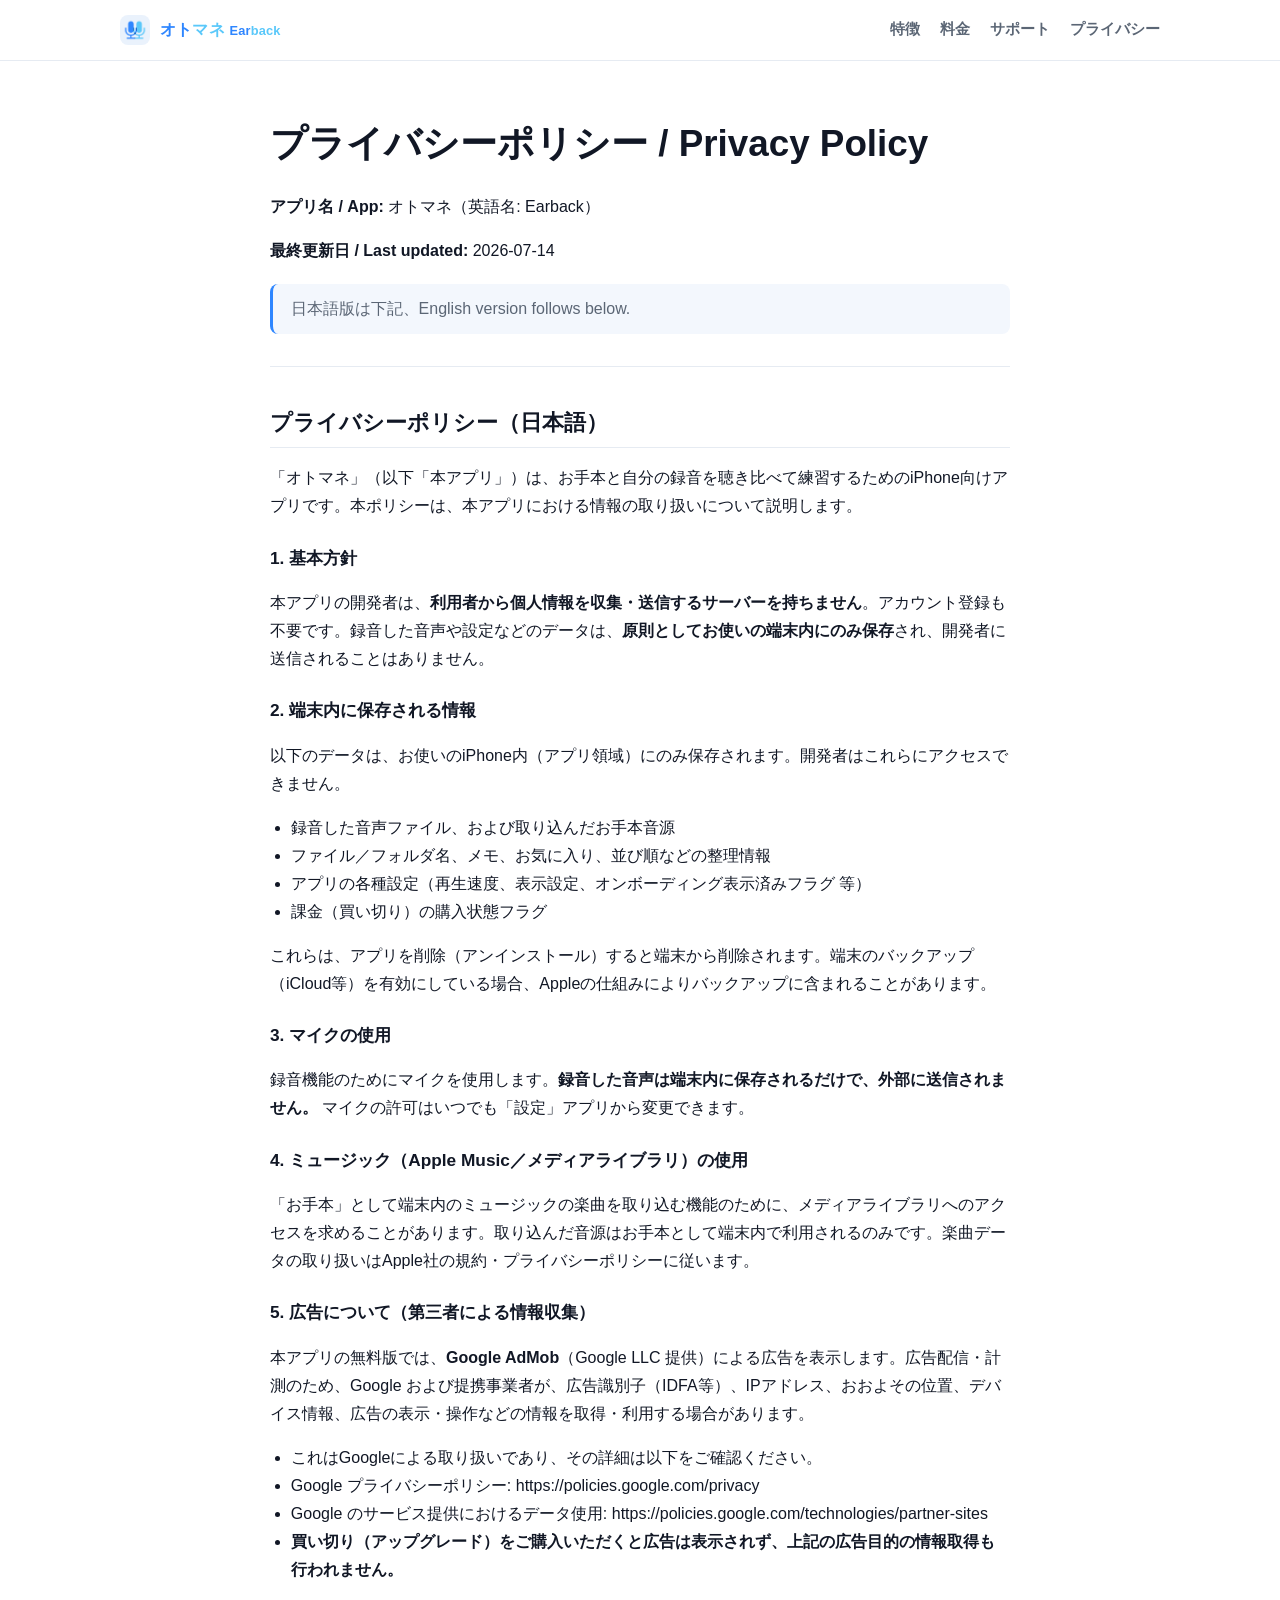
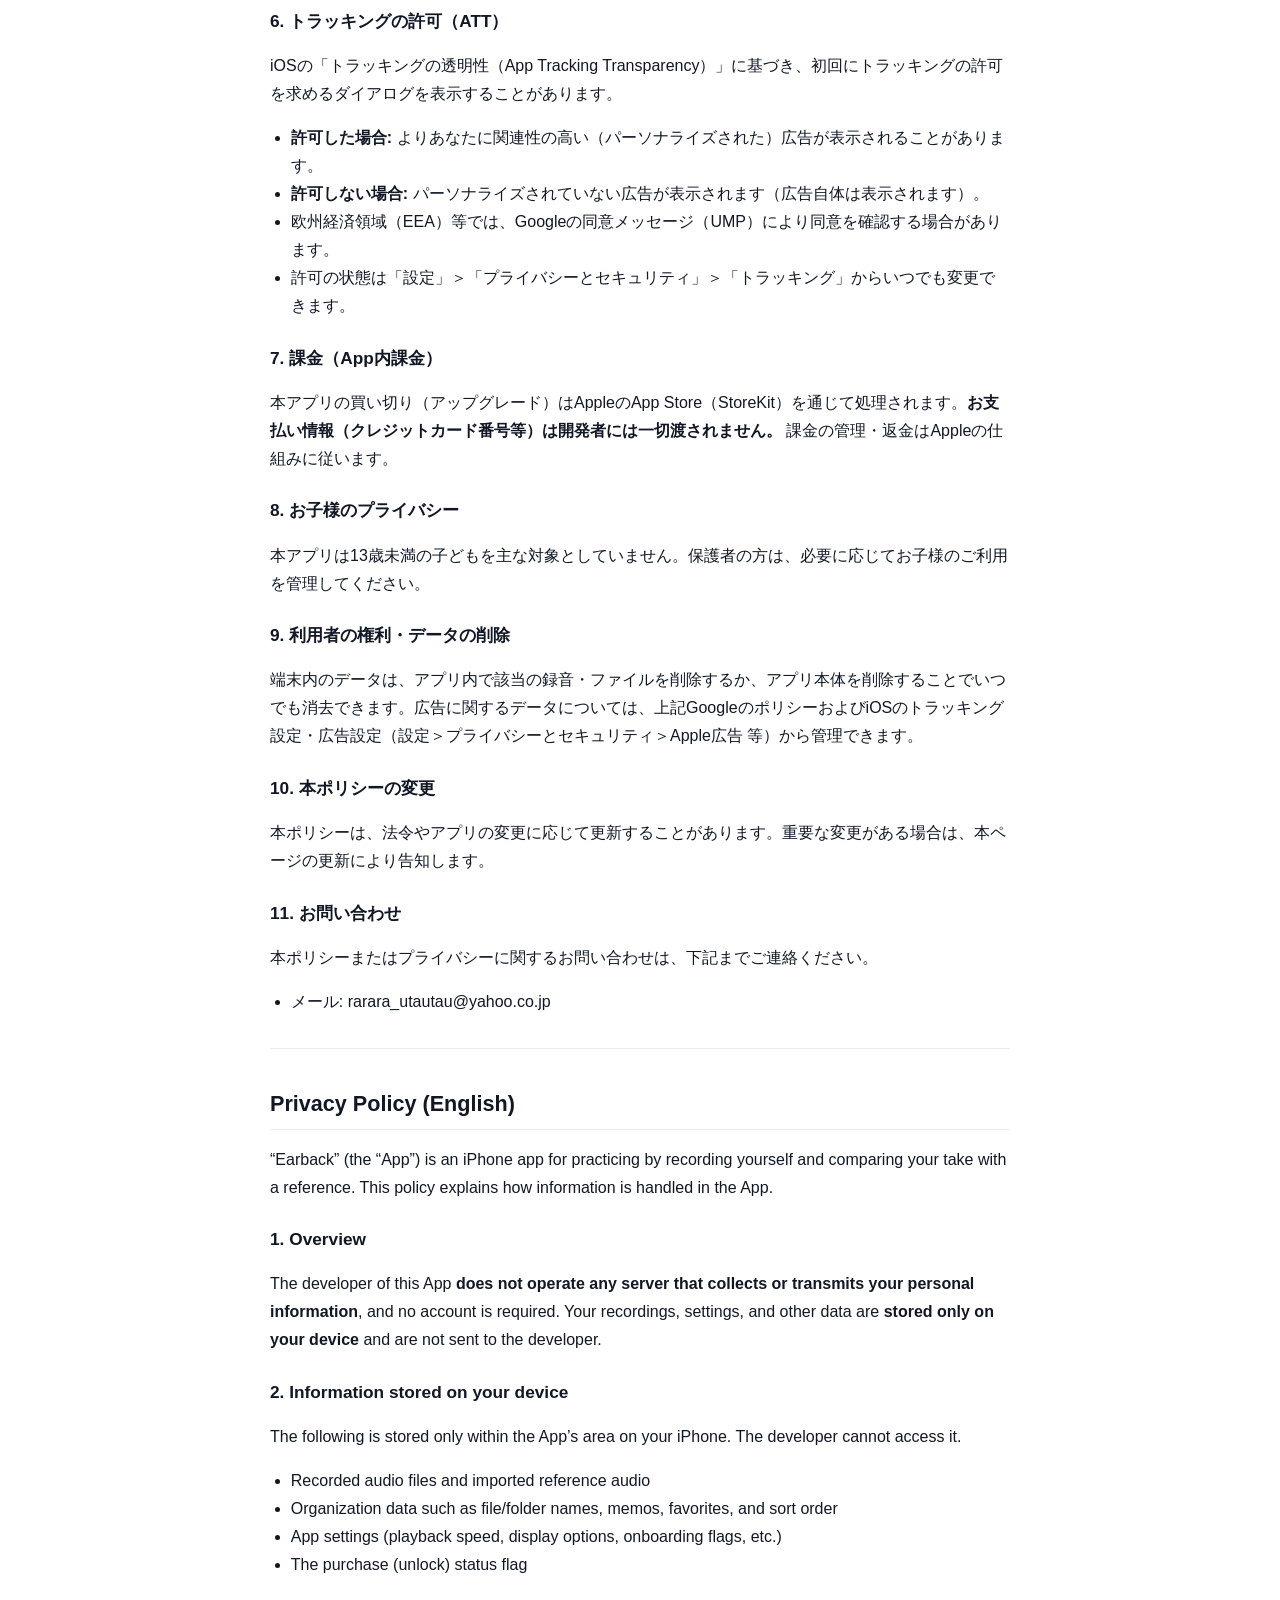
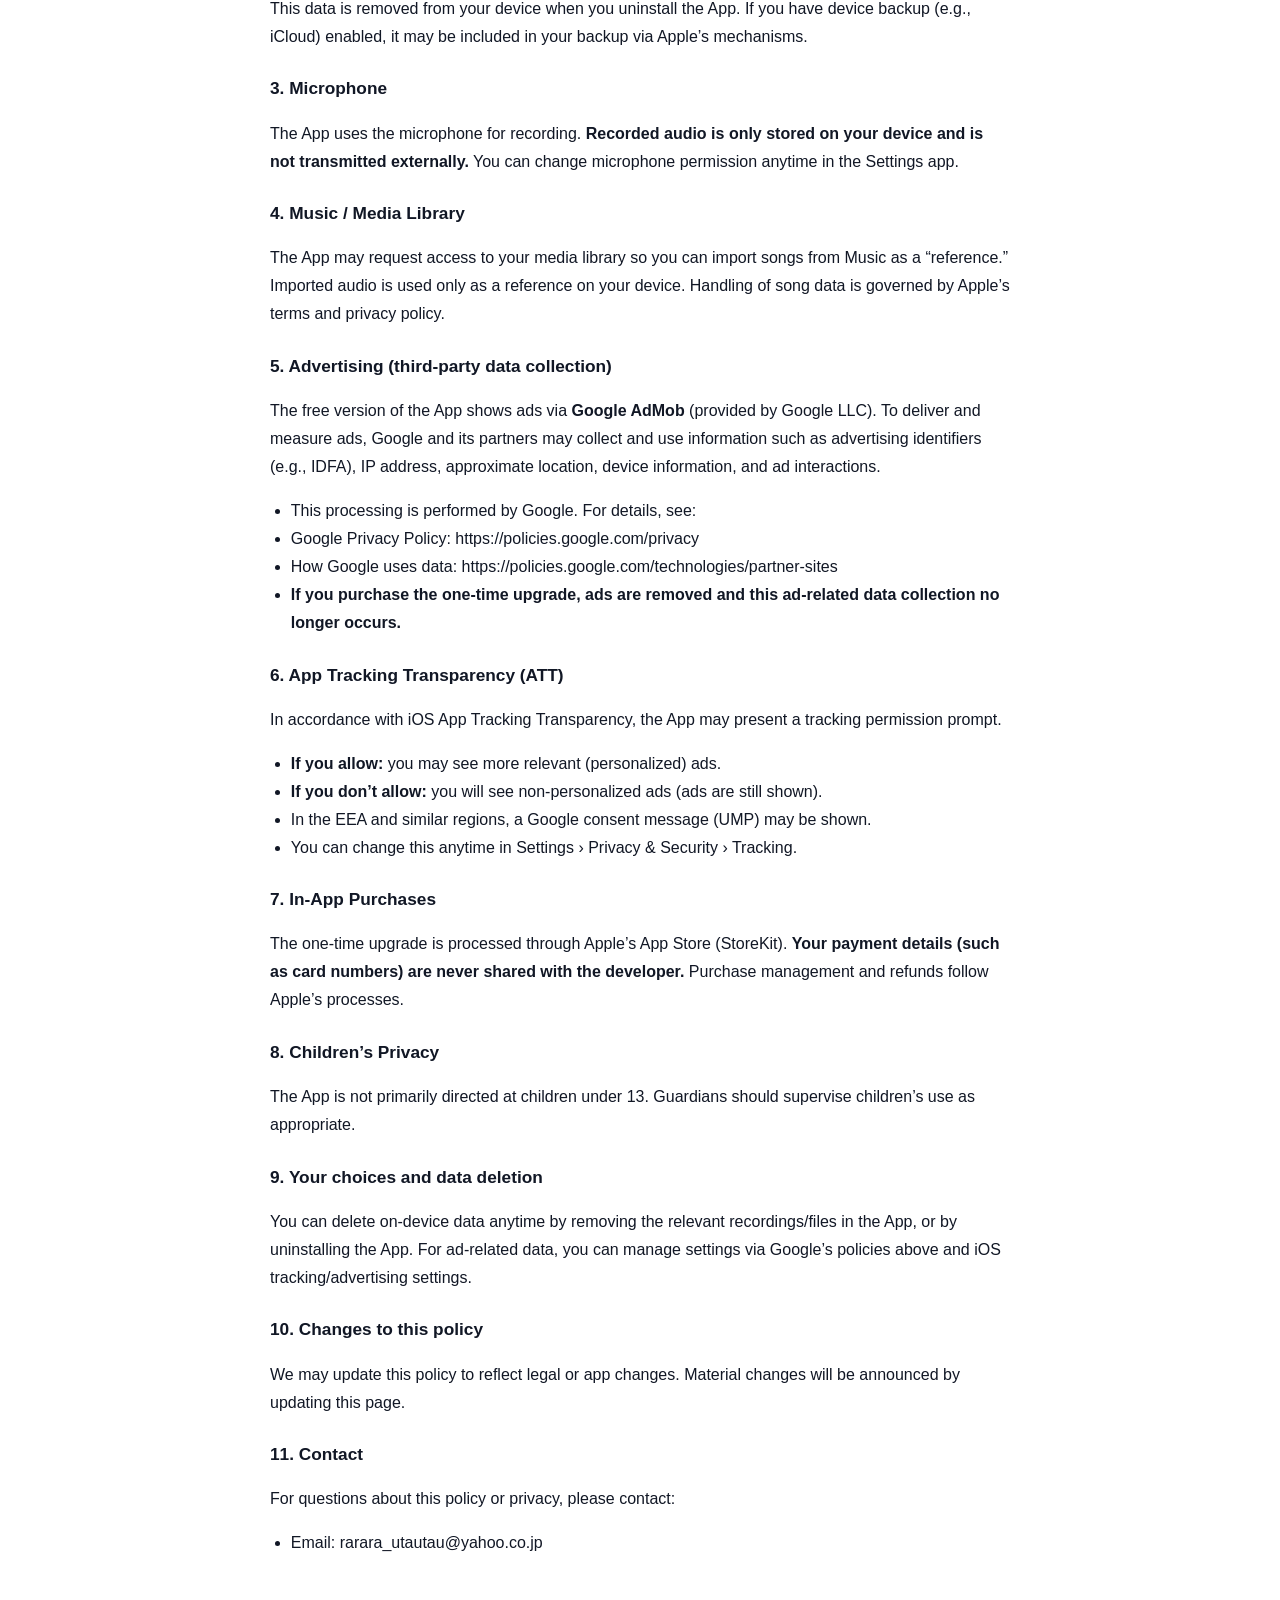
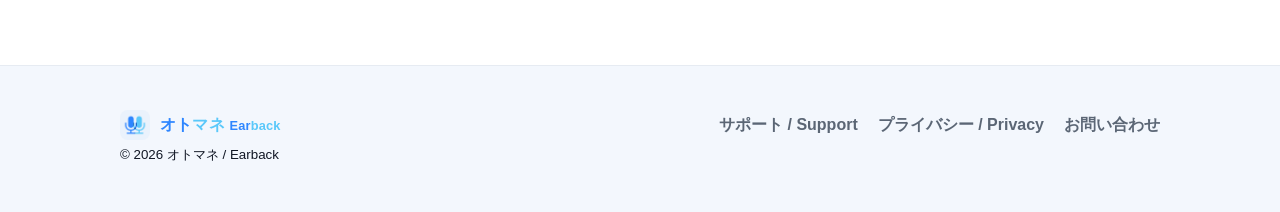
==== privacy.html @ 9d16b7b0 "Add files via upload" ====
<!doctype html>
<html lang="ja"><head>
<meta charset="utf-8"><meta name="viewport" content="width=device-width, initial-scale=1">
<title>プライバシーポリシー / Privacy Policy — オトマネ / Earback</title><meta name="description" content="オトマネ（Earback）のプライバシーポリシー">
<link rel="icon" href="./assets/icon.png"><link rel="stylesheet" href="./style.css">
</head><body>
<header class="nav"><div class="wrap row">
  <a class="brand" href="./index.html"><img src="./assets/icon.png" alt="オトマネ"><span><span class="wm-a">オト</span><span class="wm-b">マネ</span> <small><span class="wm-a">Ear</span><span class="wm-b">back</span></small></span></a>
  <nav><a href="./index.html#features">特徴</a><a href="./index.html#price">料金</a><a href="./support.html">サポート</a><a href="./privacy.html">プライバシー</a></nav>
</div></header>
<main class="article"><div class="wrap prose">
<h1>プライバシーポリシー / Privacy Policy</h1>
<p><strong>アプリ名 / App:</strong> オトマネ（英語名: Earback）</p>
<p><strong>最終更新日 / Last updated:</strong> 2026-07-14</p>
<blockquote>日本語版は下記、English version follows below.</blockquote>
<hr>
<h2>プライバシーポリシー（日本語）</h2>
<p>「オトマネ」（以下「本アプリ」）は、お手本と自分の録音を聴き比べて練習するためのiPhone向けアプリです。本ポリシーは、本アプリにおける情報の取り扱いについて説明します。</p>
<h3>1. 基本方針</h3>
<p>本アプリの開発者は、<strong>利用者から個人情報を収集・送信するサーバーを持ちません</strong>。アカウント登録も不要です。録音した音声や設定などのデータは、<strong>原則としてお使いの端末内にのみ保存</strong>され、開発者に送信されることはありません。</p>
<h3>2. 端末内に保存される情報</h3>
<p>以下のデータは、お使いのiPhone内（アプリ領域）にのみ保存されます。開発者はこれらにアクセスできません。</p>
<ul>
<li>録音した音声ファイル、および取り込んだお手本音源</li>
<li>ファイル／フォルダ名、メモ、お気に入り、並び順などの整理情報</li>
<li>アプリの各種設定（再生速度、表示設定、オンボーディング表示済みフラグ 等）</li>
<li>課金（買い切り）の購入状態フラグ</li>
</ul>
<p>これらは、アプリを削除（アンインストール）すると端末から削除されます。端末のバックアップ（iCloud等）を有効にしている場合、Appleの仕組みによりバックアップに含まれることがあります。</p>
<h3>3. マイクの使用</h3>
<p>録音機能のためにマイクを使用します。<strong>録音した音声は端末内に保存されるだけで、外部に送信されません。</strong> マイクの許可はいつでも「設定」アプリから変更できます。</p>
<h3>4. ミュージック（Apple Music／メディアライブラリ）の使用</h3>
<p>「お手本」として端末内のミュージックの楽曲を取り込む機能のために、メディアライブラリへのアクセスを求めることがあります。取り込んだ音源はお手本として端末内で利用されるのみです。楽曲データの取り扱いはApple社の規約・プライバシーポリシーに従います。</p>
<h3>5. 広告について（第三者による情報収集）</h3>
<p>本アプリの無料版では、<strong>Google AdMob</strong>（Google LLC 提供）による広告を表示します。広告配信・計測のため、Google および提携事業者が、広告識別子（IDFA等）、IPアドレス、おおよその位置、デバイス情報、広告の表示・操作などの情報を取得・利用する場合があります。</p>
<ul>
<li>これはGoogleによる取り扱いであり、その詳細は以下をご確認ください。</li>
<li>Google プライバシーポリシー: https://policies.google.com/privacy</li>
<li>Google のサービス提供におけるデータ使用: https://policies.google.com/technologies/partner-sites</li>
<li><strong>買い切り（アップグレード）をご購入いただくと広告は表示されず、上記の広告目的の情報取得も行われません。</strong></li>
</ul>
<h3>6. トラッキングの許可（ATT）</h3>
<p>iOSの「トラッキングの透明性（App Tracking Transparency）」に基づき、初回にトラッキングの許可を求めるダイアログを表示することがあります。</p>
<ul>
<li><strong>許可した場合:</strong> よりあなたに関連性の高い（パーソナライズされた）広告が表示されることがあります。</li>
<li><strong>許可しない場合:</strong> パーソナライズされていない広告が表示されます（広告自体は表示されます）。</li>
<li>欧州経済領域（EEA）等では、Googleの同意メッセージ（UMP）により同意を確認する場合があります。</li>
<li>許可の状態は「設定」＞「プライバシーとセキュリティ」＞「トラッキング」からいつでも変更できます。</li>
</ul>
<h3>7. 課金（App内課金）</h3>
<p>本アプリの買い切り（アップグレード）はAppleのApp Store（StoreKit）を通じて処理されます。<strong>お支払い情報（クレジットカード番号等）は開発者には一切渡されません。</strong> 課金の管理・返金はAppleの仕組みに従います。</p>
<h3>8. お子様のプライバシー</h3>
<p>本アプリは13歳未満の子どもを主な対象としていません。保護者の方は、必要に応じてお子様のご利用を管理してください。</p>
<h3>9. 利用者の権利・データの削除</h3>
<p>端末内のデータは、アプリ内で該当の録音・ファイルを削除するか、アプリ本体を削除することでいつでも消去できます。広告に関するデータについては、上記GoogleのポリシーおよびiOSのトラッキング設定・広告設定（設定＞プライバシーとセキュリティ＞Apple広告 等）から管理できます。</p>
<h3>10. 本ポリシーの変更</h3>
<p>本ポリシーは、法令やアプリの変更に応じて更新することがあります。重要な変更がある場合は、本ページの更新により告知します。</p>
<h3>11. お問い合わせ</h3>
<p>本ポリシーまたはプライバシーに関するお問い合わせは、下記までご連絡ください。</p>
<ul>
<li>メール: rarara_utautau@yahoo.co.jp</li>
</ul>
<hr>
<h2>Privacy Policy (English)</h2>
<p>“Earback” (the “App”) is an iPhone app for practicing by recording yourself and comparing your take with a reference. This policy explains how information is handled in the App.</p>
<h3>1. Overview</h3>
<p>The developer of this App <strong>does not operate any server that collects or transmits your personal information</strong>, and no account is required. Your recordings, settings, and other data are <strong>stored only on your device</strong> and are not sent to the developer.</p>
<h3>2. Information stored on your device</h3>
<p>The following is stored only within the App’s area on your iPhone. The developer cannot access it.</p>
<ul>
<li>Recorded audio files and imported reference audio</li>
<li>Organization data such as file/folder names, memos, favorites, and sort order</li>
<li>App settings (playback speed, display options, onboarding flags, etc.)</li>
<li>The purchase (unlock) status flag</li>
</ul>
<p>This data is removed from your device when you uninstall the App. If you have device backup (e.g., iCloud) enabled, it may be included in your backup via Apple’s mechanisms.</p>
<h3>3. Microphone</h3>
<p>The App uses the microphone for recording. <strong>Recorded audio is only stored on your device and is not transmitted externally.</strong> You can change microphone permission anytime in the Settings app.</p>
<h3>4. Music / Media Library</h3>
<p>The App may request access to your media library so you can import songs from Music as a “reference.” Imported audio is used only as a reference on your device. Handling of song data is governed by Apple’s terms and privacy policy.</p>
<h3>5. Advertising (third-party data collection)</h3>
<p>The free version of the App shows ads via <strong>Google AdMob</strong> (provided by Google LLC). To deliver and measure ads, Google and its partners may collect and use information such as advertising identifiers (e.g., IDFA), IP address, approximate location, device information, and ad interactions.</p>
<ul>
<li>This processing is performed by Google. For details, see:</li>
<li>Google Privacy Policy: https://policies.google.com/privacy</li>
<li>How Google uses data: https://policies.google.com/technologies/partner-sites</li>
<li><strong>If you purchase the one-time upgrade, ads are removed and this ad-related data collection no longer occurs.</strong></li>
</ul>
<h3>6. App Tracking Transparency (ATT)</h3>
<p>In accordance with iOS App Tracking Transparency, the App may present a tracking permission prompt.</p>
<ul>
<li><strong>If you allow:</strong> you may see more relevant (personalized) ads.</li>
<li><strong>If you don’t allow:</strong> you will see non-personalized ads (ads are still shown).</li>
<li>In the EEA and similar regions, a Google consent message (UMP) may be shown.</li>
<li>You can change this anytime in Settings › Privacy &amp; Security › Tracking.</li>
</ul>
<h3>7. In-App Purchases</h3>
<p>The one-time upgrade is processed through Apple’s App Store (StoreKit). <strong>Your payment details (such as card numbers) are never shared with the developer.</strong> Purchase management and refunds follow Apple’s processes.</p>
<h3>8. Children’s Privacy</h3>
<p>The App is not primarily directed at children under 13. Guardians should supervise children’s use as appropriate.</p>
<h3>9. Your choices and data deletion</h3>
<p>You can delete on-device data anytime by removing the relevant recordings/files in the App, or by uninstalling the App. For ad-related data, you can manage settings via Google’s policies above and iOS tracking/advertising settings.</p>
<h3>10. Changes to this policy</h3>
<p>We may update this policy to reflect legal or app changes. Material changes will be announced by updating this page.</p>
<h3>11. Contact</h3>
<p>For questions about this policy or privacy, please contact:</p>
<ul>
<li>Email: rarara_utautau@yahoo.co.jp</li>
</ul>
</div></main>
<footer><div class="wrap foot">
  <a class="brand" href="./index.html"><img src="./assets/icon.png" alt=""><span><span class="wm-a">オト</span><span class="wm-b">マネ</span> <small><span class="wm-a">Ear</span><span class="wm-b">back</span></small></span></a>
  <div class="links"><a href="./support.html">サポート / Support</a><a href="./privacy.html">プライバシー / Privacy</a><a href="mailto:rarara_utautau@yahoo.co.jp">お問い合わせ</a></div>
</div><div class="wrap"><small>© 2026 オトマネ / Earback</small></div></footer>
</body></html>
---- style.css ----
:root{
  --accent:#2E86FF; --accent-2:#1E90FF; --accent-ink:#0a53c0;
  --ink:#111725; --muted:#5b6675; --bg:#ffffff; --bg-soft:#f3f7fd;
  --card:#ffffff; --border:#e6ebf2; --shadow:0 10px 30px rgba(20,40,80,.10);
  --radius:20px; --maxw:1080px;
}
@media (prefers-color-scheme:dark){
  :root{--ink:#eef2f8; --muted:#9aa6b6; --bg:#0b0e14; --bg-soft:#0f141d;
    --card:#141a24; --border:#232b38; --shadow:0 12px 34px rgba(0,0,0,.5);}
}
*{box-sizing:border-box}
html{scroll-behavior:smooth}
body{margin:0;font-family:-apple-system,BlinkMacSystemFont,"Hiragino Sans","Helvetica Neue",Arial,sans-serif;
  color:var(--ink);background:var(--bg);line-height:1.75;-webkit-font-smoothing:antialiased}
a{color:var(--accent-ink);text-decoration:none}
a:hover{text-decoration:underline}
.wrap{max-width:var(--maxw);margin:0 auto;padding:0 20px}
.center{text-align:center}

/* nav */
header.nav{position:sticky;top:0;z-index:20;backdrop-filter:saturate(180%) blur(14px);
  background:color-mix(in srgb,var(--bg) 82%,transparent);border-bottom:1px solid var(--border)}
.nav .row{display:flex;align-items:center;gap:18px;height:60px}
.brand{display:flex;align-items:center;gap:10px;font-weight:800;letter-spacing:.2px}
.brand img{width:30px;height:30px;border-radius:8px}
.brand small{font-weight:600;color:var(--muted);font-size:.8rem}
.nav nav{margin-left:auto;display:flex;gap:20px;font-size:.92rem;font-weight:600}
.nav nav a{color:var(--muted)}
.nav nav a:hover{color:var(--ink);text-decoration:none}
@media(max-width:640px){.nav nav{display:none}}

/* hero */
.hero{position:relative;overflow:hidden;
  background:radial-gradient(1200px 500px at 50% -10%,color-mix(in srgb,var(--accent) 16%,var(--bg)),var(--bg))}
.hero .grid{display:grid;grid-template-columns:1.05fr .95fr;gap:40px;align-items:center;padding:64px 0 40px}
@media(max-width:820px){.hero .grid{grid-template-columns:1fr;text-align:center;padding:44px 0 20px}}
.appicon{width:96px;height:96px;border-radius:22px;box-shadow:var(--shadow);display:block}
@media(max-width:820px){.appicon{margin:0 auto}}
.hero h1{font-size:clamp(2.1rem,5vw,3.3rem);line-height:1.15;margin:.5em 0 .2em;letter-spacing:-.5px}
.hero .lead{font-size:clamp(1.05rem,2.4vw,1.35rem);color:var(--muted);margin:.2em 0 1.4em}
.pill{display:inline-flex;align-items:center;gap:8px;background:color-mix(in srgb,var(--accent) 14%,var(--bg));
  color:var(--accent-ink);font-weight:700;font-size:.85rem;padding:8px 16px;border-radius:999px;
  border:1px solid color-mix(in srgb,var(--accent) 30%,transparent)}
.btnrow{display:flex;gap:12px;flex-wrap:wrap;margin-top:20px}
@media(max-width:820px){.btnrow{justify-content:center}}
.btn{display:inline-flex;align-items:center;gap:8px;font-weight:700;padding:13px 22px;border-radius:14px;
  background:var(--accent);color:#fff;box-shadow:0 8px 20px color-mix(in srgb,var(--accent) 40%,transparent)}
.btn:hover{text-decoration:none;filter:brightness(1.05)}
.btn.ghost{background:transparent;color:var(--ink);box-shadow:none;border:1px solid var(--border)}
.phone{justify-self:center;max-width:300px;width:100%;border-radius:34px;box-shadow:var(--shadow);
  border:1px solid var(--border)}

/* sections */
section{padding:56px 0}
.eyebrow{color:var(--accent-ink);font-weight:800;letter-spacing:.14em;text-transform:uppercase;font-size:.78rem;margin:0 0 6px}
h2.title{font-size:clamp(1.6rem,3.4vw,2.2rem);margin:0 0 .3em;letter-spacing:-.3px}
.sub{color:var(--muted);max-width:640px;margin:0 auto 8px}

/* features */
.feat{display:grid;grid-template-columns:repeat(3,1fr);gap:18px;margin-top:34px}
@media(max-width:820px){.feat{grid-template-columns:1fr}}
.card{background:var(--card);border:1px solid var(--border);border-radius:var(--radius);padding:24px;box-shadow:var(--shadow)}
.card .ico{width:52px;height:52px;border-radius:14px;display:grid;place-items:center;font-size:26px;
  background:color-mix(in srgb,var(--accent) 14%,var(--bg));margin-bottom:12px}
.card h3{margin:.1em 0 .3em;font-size:1.12rem}
.card p{margin:0;color:var(--muted);font-size:.96rem}
.hero-feat .card{box-shadow:none}

/* gallery */
.gallery{display:flex;gap:18px;overflow-x:auto;padding:8px 4px 20px;scroll-snap-type:x mandatory}
.gallery img{height:520px;border-radius:26px;border:1px solid var(--border);box-shadow:var(--shadow);
  scroll-snap-align:center;flex:0 0 auto}
@media(max-width:640px){.gallery img{height:420px}}

/* pricing */
.price{display:grid;grid-template-columns:1fr 1fr;gap:18px;max-width:760px;margin:34px auto 0}
@media(max-width:640px){.price{grid-template-columns:1fr}}
.plan{background:var(--card);border:1px solid var(--border);border-radius:var(--radius);padding:26px;box-shadow:var(--shadow)}
.plan.best{border:2px solid var(--accent);position:relative}
.plan.best::after{content:"おすすめ";position:absolute;top:-12px;right:18px;background:var(--accent);color:#fff;
  font-size:.75rem;font-weight:800;padding:4px 12px;border-radius:999px}
.plan .amt{font-size:2rem;font-weight:800;margin:.1em 0}
.plan ul{list-style:none;padding:0;margin:14px 0 0}
.plan li{padding:7px 0 7px 28px;position:relative;color:var(--muted)}
.plan li::before{content:"✓";position:absolute;left:0;color:var(--accent);font-weight:800}

/* article (privacy/support) */
.article{padding:44px 0 72px}
.prose{max-width:780px;margin:0 auto}
.prose h1{font-size:clamp(1.7rem,4vw,2.3rem);margin:.2em 0 .4em}
.prose h2{font-size:1.35rem;margin:1.7em 0 .4em;padding-bottom:.25em;border-bottom:1px solid var(--border)}
.prose h3{font-size:1.08rem;margin:1.3em 0 .3em}
.prose ul{padding-left:1.3em}
.prose blockquote{color:var(--muted);background:var(--bg-soft);border-left:3px solid var(--accent);
  margin:1.2em 0;padding:.7em 1.1em;border-radius:8px}
.prose hr{border:none;border-top:1px solid var(--border);margin:2em 0}
.updated{color:var(--muted);font-size:.9rem}

/* footer */
footer{background:var(--bg-soft);border-top:1px solid var(--border);padding:44px 0;margin-top:20px}
.foot{display:flex;flex-wrap:wrap;gap:20px;align-items:center;justify-content:space-between}
.foot .links{display:flex;gap:20px;flex-wrap:wrap}
.foot .links a{color:var(--muted);font-weight:600}
.foot small{color:var(--muted)}

/* brand wordmark（アプリアイコンのマイク色で2色分け） */
.wm-a{color:#2E86FF !important}   /* オト / Ear = 左マイク */
.wm-b{color:#5AC8FA !important}   /* マネ / back = 右マイク */
.hero-brand{font-weight:800;font-size:clamp(1.4rem,3.4vw,1.9rem);letter-spacing:.5px;margin:10px 0 2px}
.hero-brand small{font-weight:700;font-size:.62em;margin-left:.35em;opacity:.95}
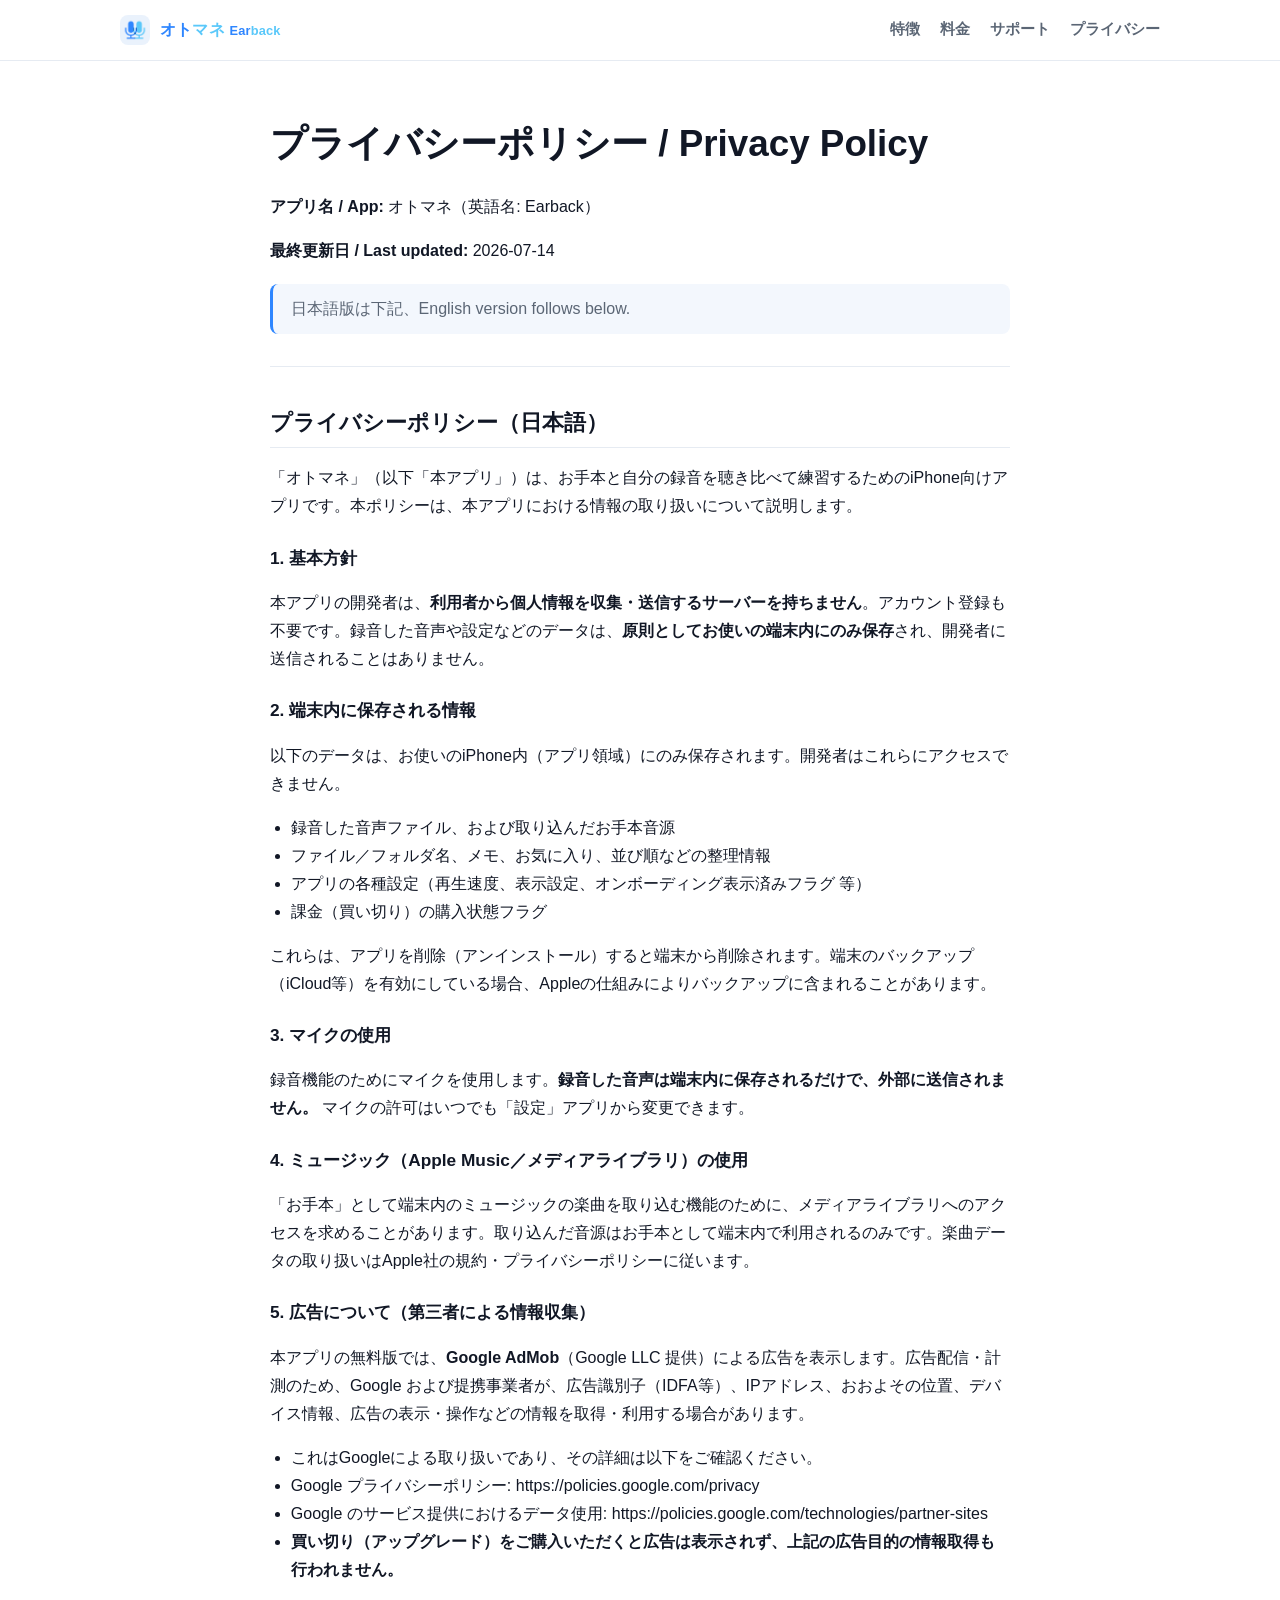
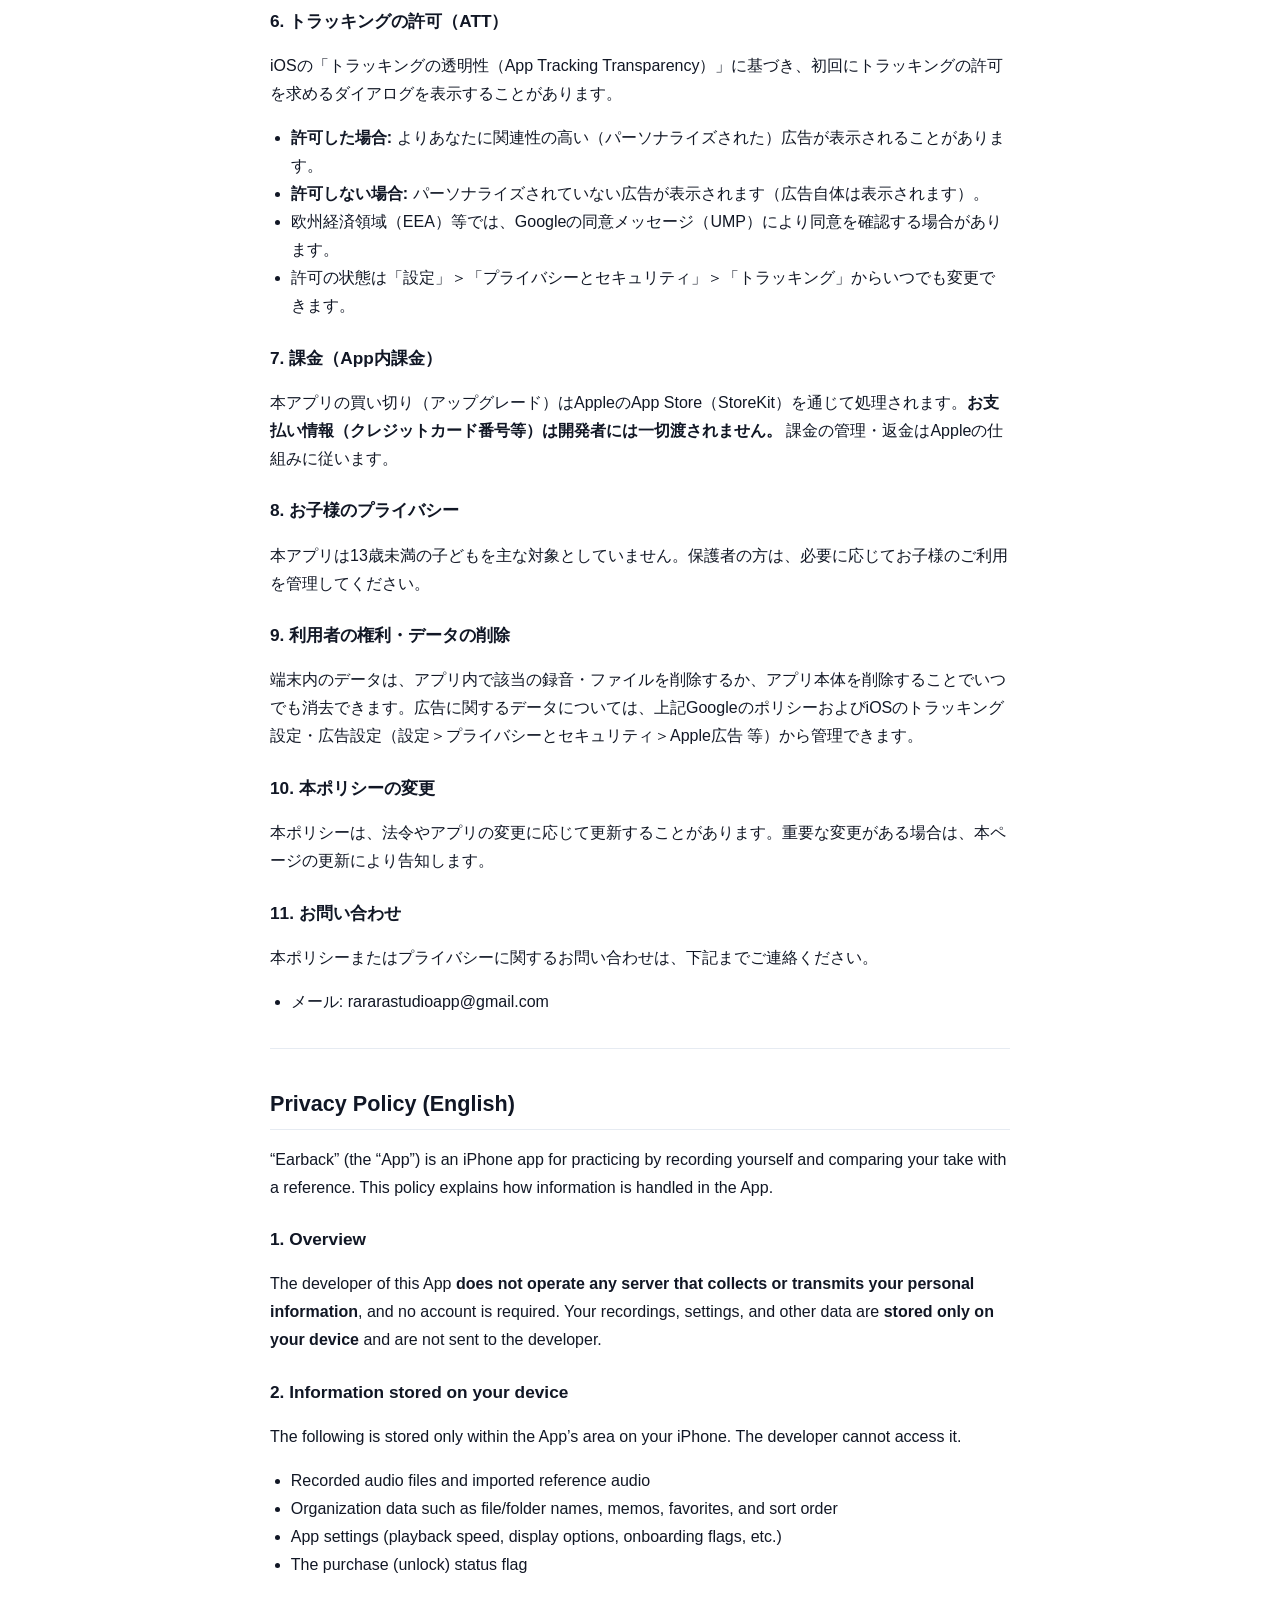
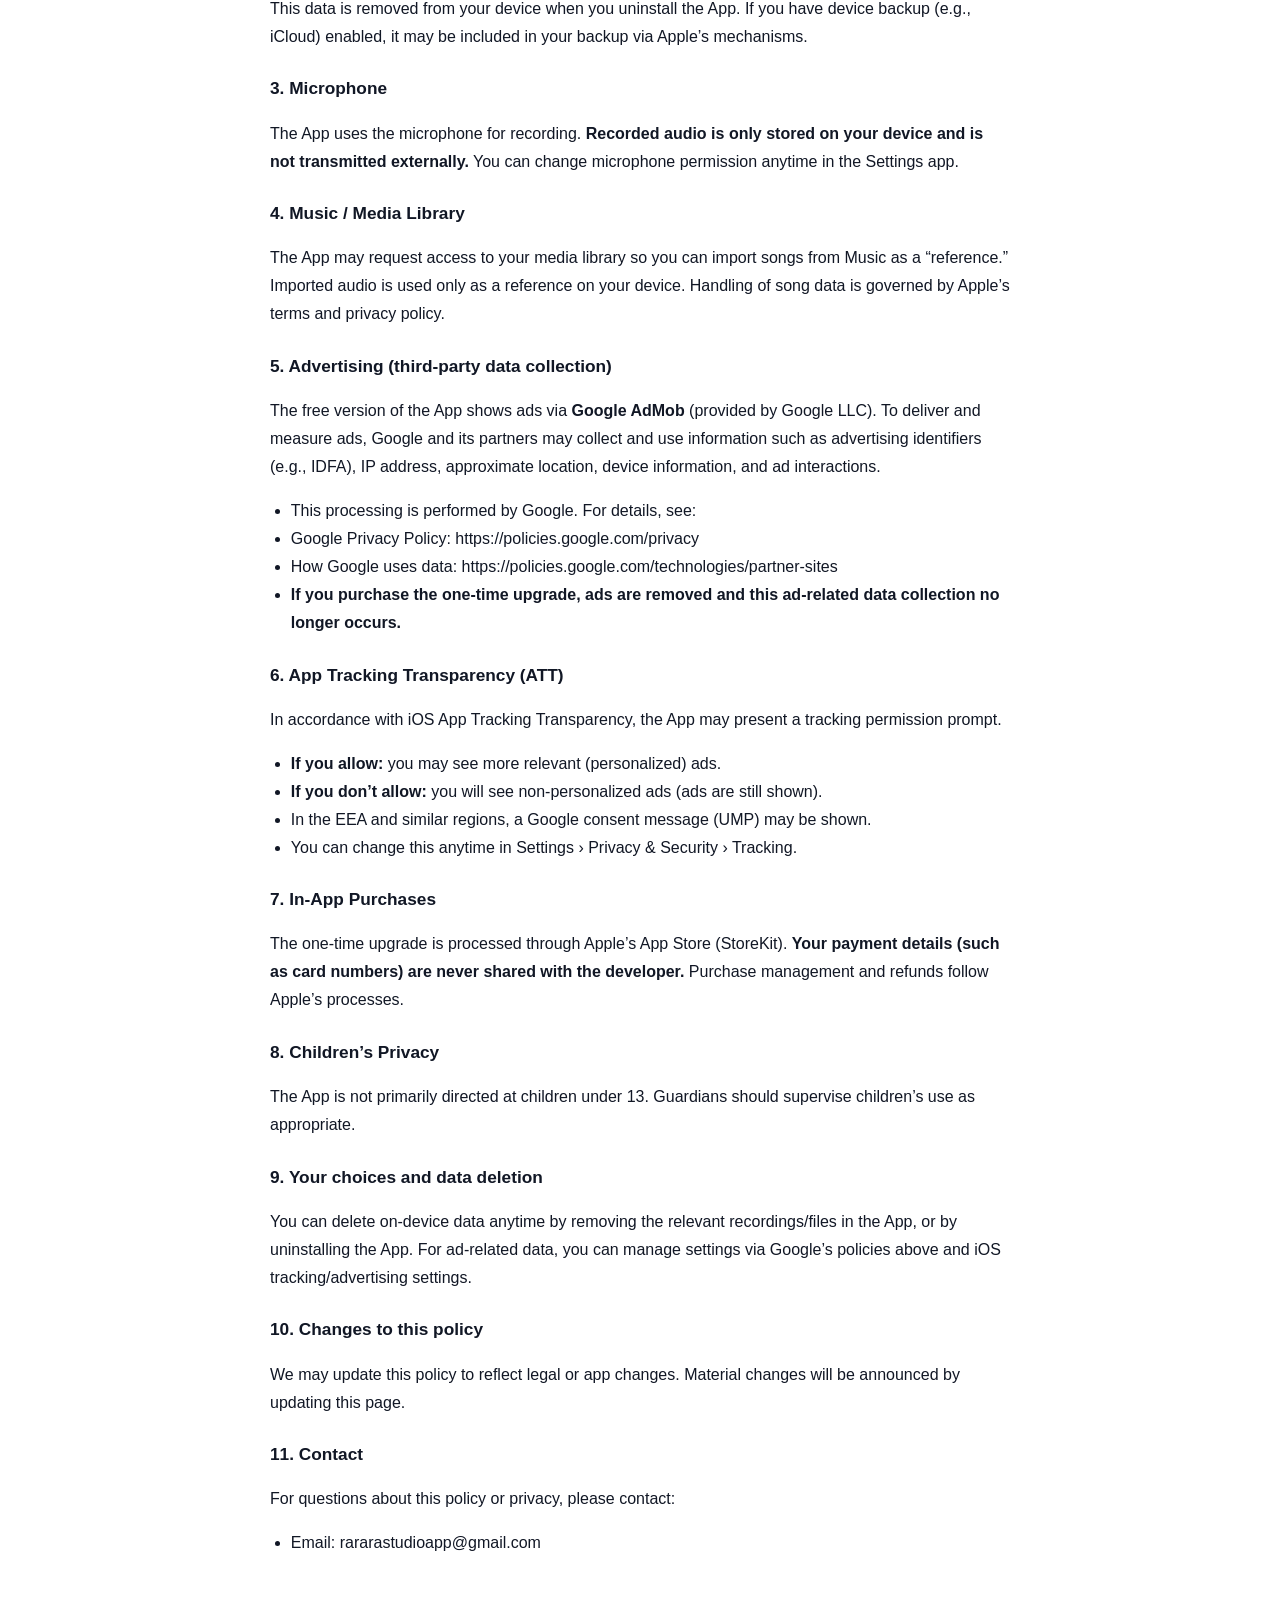
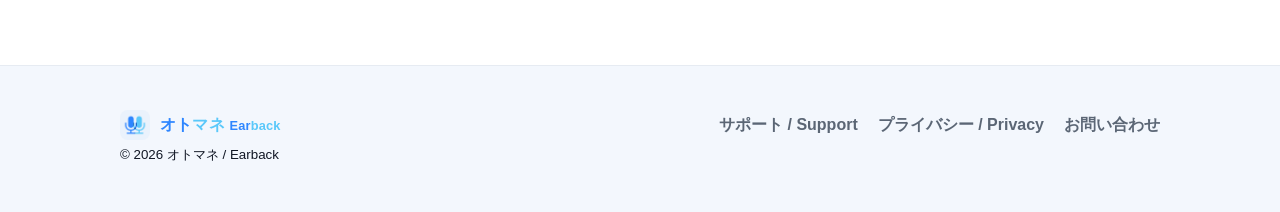
==== commit ba7abe81: "Add files via upload" ====
--- a/privacy.html
+++ b/privacy.html
@@ -1,13 +1,5 @@
-<!doctype html>
-<html lang="ja"><head>
-<meta charset="utf-8"><meta name="viewport" content="width=device-width, initial-scale=1">
-<title>プライバシーポリシー / Privacy Policy — オトマネ / Earback</title><meta name="description" content="オトマネ（Earback）のプライバシーポリシー">
-<link rel="icon" href="./assets/icon.png"><link rel="stylesheet" href="./style.css">
-</head><body>
-<header class="nav"><div class="wrap row">
-  <a class="brand" href="./index.html"><img src="./assets/icon.png" alt="オトマネ"><span><span class="wm-a">オト</span><span class="wm-b">マネ</span> <small><span class="wm-a">Ear</span><span class="wm-b">back</span></small></span></a>
-  <nav><a href="./index.html#features">特徴</a><a href="./index.html#price">料金</a><a href="./support.html">サポート</a><a href="./privacy.html">プライバシー</a></nav>
-</div></header>
+<!doctype html><html lang="ja"><head><meta charset="utf-8"><meta name="viewport" content="width=device-width, initial-scale=1"><title>プライバシーポリシー / Privacy Policy — オトマネ / Earback</title><meta name="description" content="オトマネ（Earback）のプライバシーポリシー"><link rel="icon" href="./assets/icon.png"><link rel="stylesheet" href="./style.css"></head><body>
+<header class="nav"><div class="wrap row"><a class="brand" href="./index.html"><img src="./assets/icon.png" alt="オトマネ"><span><span class="wm-a">オト</span><span class="wm-b">マネ</span> <small><span class="wm-a">Ear</span><span class="wm-b">back</span></small></span></a><nav><a href="./index.html#features">特徴</a><a href="./index.html#price">料金</a><a href="./support.html">サポート</a><a href="./privacy.html">プライバシー</a></nav></div></header>
 <main class="article"><div class="wrap prose">
 <h1>プライバシーポリシー / Privacy Policy</h1>
 <p><strong>アプリ名 / App:</strong> オトマネ（英語名: Earback）</p>
@@ -58,7 +50,7 @@
 <h3>11. お問い合わせ</h3>
 <p>本ポリシーまたはプライバシーに関するお問い合わせは、下記までご連絡ください。</p>
 <ul>
-<li>メール: rarara_utautau@yahoo.co.jp</li>
+<li>メール: rararastudioapp@gmail.com</li>
 </ul>
 <hr>
 <h2>Privacy Policy (English)</h2>
@@ -105,11 +97,8 @@
 <h3>11. Contact</h3>
 <p>For questions about this policy or privacy, please contact:</p>
 <ul>
-<li>Email: rarara_utautau@yahoo.co.jp</li>
+<li>Email: rararastudioapp@gmail.com</li>
 </ul>
 </div></main>
-<footer><div class="wrap foot">
-  <a class="brand" href="./index.html"><img src="./assets/icon.png" alt=""><span><span class="wm-a">オト</span><span class="wm-b">マネ</span> <small><span class="wm-a">Ear</span><span class="wm-b">back</span></small></span></a>
-  <div class="links"><a href="./support.html">サポート / Support</a><a href="./privacy.html">プライバシー / Privacy</a><a href="mailto:rarara_utautau@yahoo.co.jp">お問い合わせ</a></div>
-</div><div class="wrap"><small>© 2026 オトマネ / Earback</small></div></footer>
+<footer><div class="wrap foot"><a class="brand" href="./index.html"><img src="./assets/icon.png" alt=""><span><span class="wm-a">オト</span><span class="wm-b">マネ</span> <small><span class="wm-a">Ear</span><span class="wm-b">back</span></small></span></a><div class="links"><a href="./support.html">サポート / Support</a><a href="./privacy.html">プライバシー / Privacy</a><a href="mailto:rararastudioapp@gmail.com">お問い合わせ</a></div></div><div class="wrap"><small>© 2026 オトマネ / Earback</small></div></footer>
 </body></html>
--- a/style.css
+++ b/style.css
@@ -60,9 +60,8 @@
 .feat{display:grid;grid-template-columns:repeat(3,1fr);gap:18px;margin-top:34px}
 @media(max-width:820px){.feat{grid-template-columns:1fr}}
 .card{background:var(--card);border:1px solid var(--border);border-radius:var(--radius);padding:24px;box-shadow:var(--shadow)}
-.card .ico{width:52px;height:52px;border-radius:14px;display:grid;place-items:center;font-size:26px;
-  background:color-mix(in srgb,var(--accent) 14%,var(--bg));margin-bottom:12px}
-.card h3{margin:.1em 0 .3em;font-size:1.12rem}
+.card h3{display:inline-block;margin:0 0 14px;font-size:1.1rem;padding:9px 16px;border-radius:12px;
+  background:color-mix(in srgb,var(--accent) 13%,var(--bg));color:var(--accent-ink)}
 .card p{margin:0;color:var(--muted);font-size:.96rem}
 .hero-feat .card{box-shadow:none}
 
